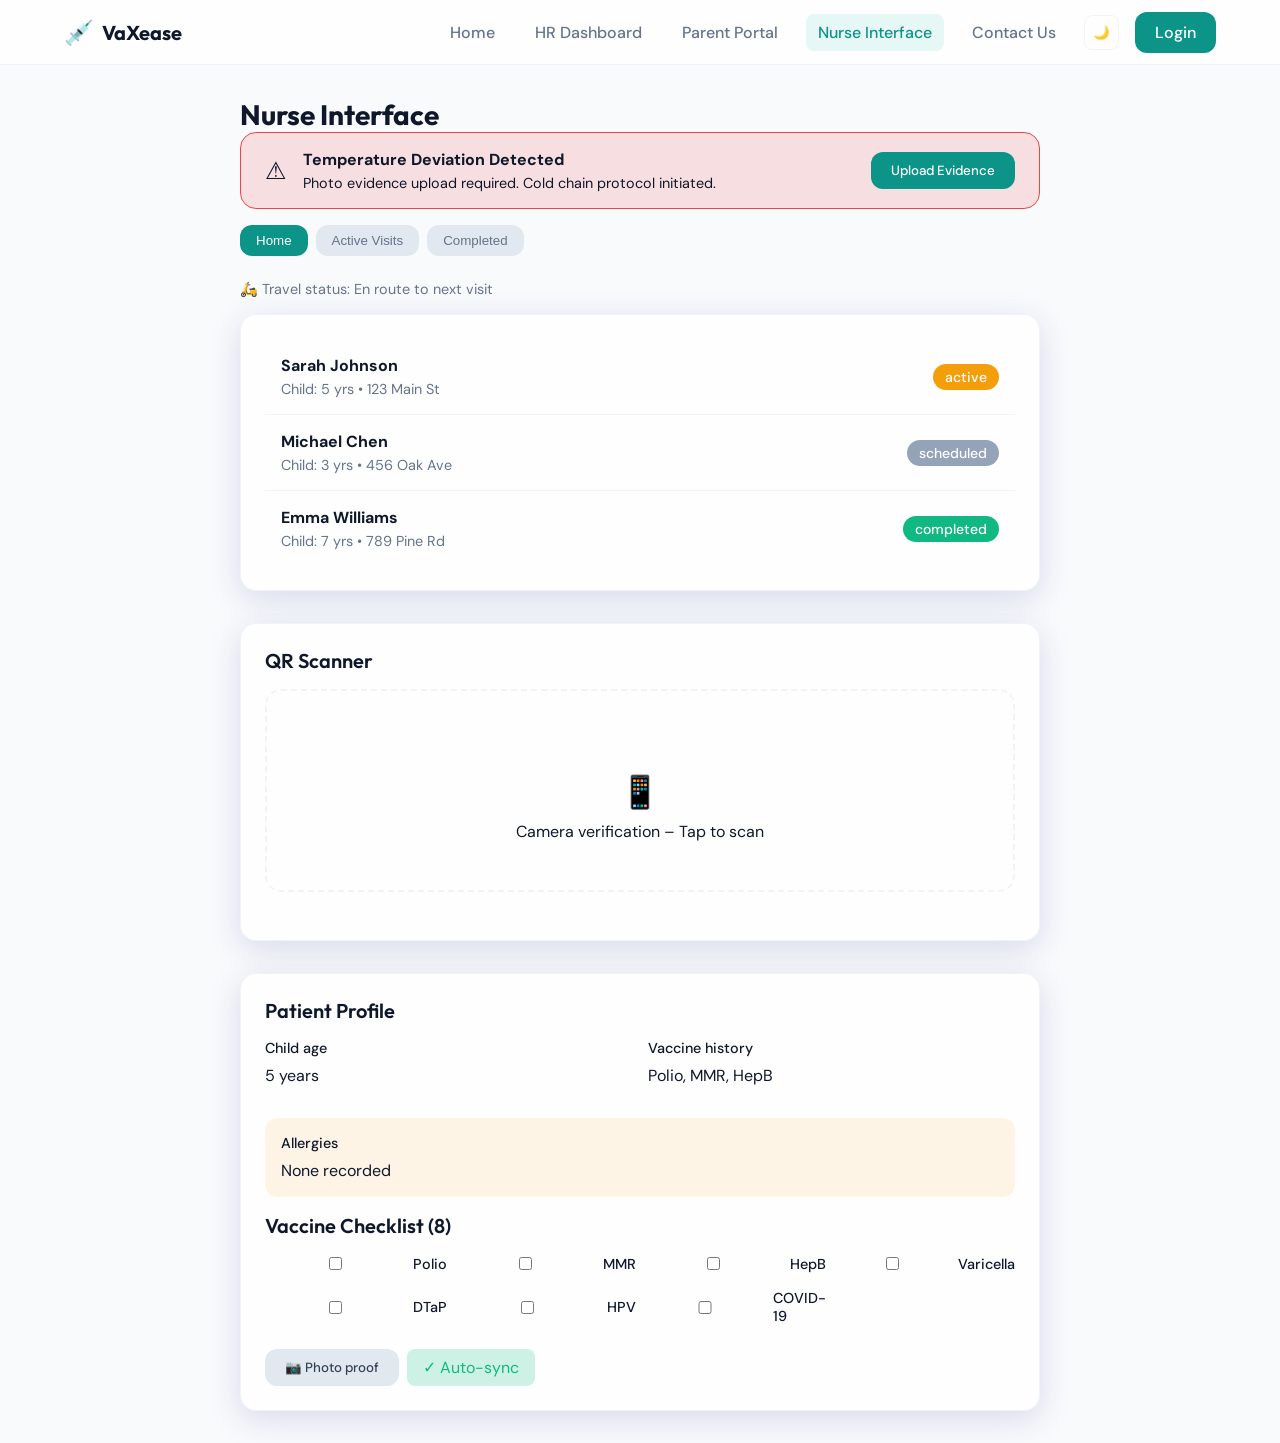
==== nurse.html @ ad6227a5 "Add files via upload" ====
<!DOCTYPE html>
<html lang="en">
<head>
  <meta charset="UTF-8">
  <meta name="viewport" content="width=device-width, initial-scale=1.0">
  <title>Nurse Interface | VaXease</title>
  <link rel="icon" href="favicon.svg" type="image/svg+xml">
  <link rel="preconnect" href="https://fonts.googleapis.com">
  <link rel="preconnect" href="https://fonts.gstatic.com" crossorigin>
  <link href="https://fonts.googleapis.com/css2?family=DM+Sans:wght@400;500;600;700&family=Outfit:wght@400;500;600;700&display=swap" rel="stylesheet">
  <link rel="stylesheet" href="css/styles.css">
</head>
<body>
  <header class="header">
    <nav class="nav container">
      <a href="index.html" class="logo"><span class="logo-icon">💉</span><span class="logo-text">VaXease</span></a>
      <div class="nav-links">
        <a href="index.html" class="nav-link">Home</a>
        <a href="hr.html" class="nav-link">HR Dashboard</a>
        <a href="parent.html" class="nav-link">Parent Portal</a>
        <a href="nurse.html" class="nav-link active">Nurse Interface</a>
        <a href="contact.html" class="nav-link">Contact Us</a>
        <button class="btn btn-outline" id="theme-toggle" aria-label="Toggle theme">
          <span class="icon-moon">🌙</span>
          <span class="icon-sun">☀️</span>
        </button>
        <a href="login.html" class="btn btn-primary">Login</a>
      </div>
    </nav>
  </header>

  <main>
    <div class="container container-sm page-section">
      <h1 class="page-title">Nurse Interface</h1>

      <div class="alert alert-danger" id="cold-chain">
        <span style="font-size: 1.5rem;">⚠️</span>
        <div style="flex: 1;">
          <strong>Temperature Deviation Detected</strong>
          <p style="margin: 0.25rem 0 0; font-size: 0.9rem;">Photo evidence upload required. Cold chain protocol initiated.</p>
        </div>
        <button class="btn btn-primary" onclick="document.getElementById('cold-chain').style.display='none'">Upload Evidence</button>
      </div>

      <div class="tabs" style="margin-bottom: 1.5rem;">
        <button class="tab active">Home</button>
        <button class="tab">Active Visits</button>
        <button class="tab">Completed</button>
      </div>

      <p style="color: var(--text-muted); font-size: 0.9rem; margin-bottom: 1rem;">🛵 Travel status: En route to next visit</p>

      <div class="panel" style="margin-bottom: 2rem;">
        <div style="display: flex; justify-content: space-between; align-items: center; padding: 1rem; border-bottom: 1px solid var(--border);">
          <div>
            <strong>Sarah Johnson</strong>
            <p style="margin: 0.25rem 0 0; font-size: 0.9rem; color: var(--text-muted);">Child: 5 yrs • 123 Main St</p>
          </div>
          <span class="badge badge-yellow">active</span>
        </div>
        <div style="display: flex; justify-content: space-between; align-items: center; padding: 1rem; border-bottom: 1px solid var(--border);">
          <div>
            <strong>Michael Chen</strong>
            <p style="margin: 0.25rem 0 0; font-size: 0.9rem; color: var(--text-muted);">Child: 3 yrs • 456 Oak Ave</p>
          </div>
          <span class="badge badge-neutral">scheduled</span>
        </div>
        <div style="display: flex; justify-content: space-between; align-items: center; padding: 1rem;">
          <div>
            <strong>Emma Williams</strong>
            <p style="margin: 0.25rem 0 0; font-size: 0.9rem; color: var(--text-muted);">Child: 7 yrs • 789 Pine Rd</p>
          </div>
          <span class="badge badge-green">completed</span>
        </div>
      </div>

      <div class="panel" style="margin-bottom: 2rem;">
        <h3 class="section-title">QR Scanner</h3>
        <div class="drop-zone" style="cursor: pointer;" id="scanner-zone">
          <p style="font-size: 2rem; margin-bottom: 0.5rem;">📱</p>
          <p style="margin: 0;">Camera verification – Tap to scan</p>
        </div>
        <p id="scan-result" style="display: none; color: #10b981; font-weight: 500;">✓ Scan verified • Auto-complete</p>
      </div>

      <div class="panel">
        <h3 class="section-title">Patient Profile</h3>
        <div class="form-row" style="margin-bottom: 1rem;">
          <div class="form-group" style="flex: 1;"><label>Child age</label><p style="margin: 0;">5 years</p></div>
          <div class="form-group" style="flex: 1;"><label>Vaccine history</label><p style="margin: 0;">Polio, MMR, HepB</p></div>
        </div>
        <div class="form-group" style="background: rgba(245,158,11,0.1); padding: 1rem; border-radius: 0.75rem; margin-bottom: 1rem;">
          <label>Allergies</label>
          <p style="margin: 0;">None recorded</p>
        </div>
        <h3 class="section-title">Vaccine Checklist (8)</h3>
        <div style="display: grid; grid-template-columns: repeat(4, 1fr); gap: 0.5rem; margin-bottom: 1rem;">
          <label style="display: flex; align-items: center; gap: 0.5rem; cursor: pointer;"><input type="checkbox"> Polio</label>
          <label style="display: flex; align-items: center; gap: 0.5rem; cursor: pointer;"><input type="checkbox"> MMR</label>
          <label style="display: flex; align-items: center; gap: 0.5rem; cursor: pointer;"><input type="checkbox"> HepB</label>
          <label style="display: flex; align-items: center; gap: 0.5rem; cursor: pointer;"><input type="checkbox"> Varicella</label>
          <label style="display: flex; align-items: center; gap: 0.5rem; cursor: pointer;"><input type="checkbox"> DTaP</label>
          <label style="display: flex; align-items: center; gap: 0.5rem; cursor: pointer;"><input type="checkbox"> HPV</label>
          <label style="display: flex; align-items: center; gap: 0.5rem; cursor: pointer;"><input type="checkbox"> COVID-19</label>
        </div>
        <div style="display: flex; gap: 0.5rem;">
          <button class="btn btn-secondary">📷 Photo proof</button>
          <span style="padding: 0.5rem 1rem; background: rgba(16,185,129,0.2); border-radius: 0.5rem; color: #10b981;">✓ Auto-sync</span>
        </div>
      </div>
    </div>
  </main>

  <script src="js/theme.js"></script>
  <script>
    document.getElementById('scanner-zone').addEventListener('click', function() {
      document.getElementById('scan-result').style.display = 'block';
    });
  </script>
</body>
</html>
---- css/styles.css ----
:root {
  --bg: #f8fafc;
  --bg-panel: rgba(255, 255, 255, 0.8);
  --text: #0f172a;
  --text-muted: #64748b;
  --primary: #0d9488;
  --primary-hover: #0f766e;
  --border: rgba(226, 232, 240, 0.5);
  --shadow: 0 8px 32px rgba(31, 38, 135, 0.15);
}

.dark {
  --bg: #0f172a;
  --bg-panel: rgba(15, 23, 42, 0.8);
  --text: #f1f5f9;
  --text-muted: #94a3b8;
  --primary: #14b8a6;
  --primary-hover: #2dd4bf;
  --border: rgba(71, 85, 105, 0.5);
  --shadow: 0 8px 32px rgba(0, 0, 0, 0.3);
}

* { box-sizing: border-box; }
html { scroll-behavior: smooth; }
body {
  font-family: 'DM Sans', system-ui, sans-serif;
  background: var(--bg);
  color: var(--text);
  margin: 0;
  min-height: 100vh;
  transition: background 0.5s, color 0.3s;
}

.container { max-width: 1200px; margin: 0 auto; padding: 0 1.5rem; }
.container-sm { max-width: 800px; margin: 0 auto; padding: 0 1.5rem; }

/* Header */
.header {
  position: sticky;
  top: 0;
  z-index: 50;
  background: var(--bg-panel);
  backdrop-filter: blur(16px);
  -webkit-backdrop-filter: blur(16px);
  border-bottom: 1px solid var(--border);
}
.nav {
  display: flex;
  align-items: center;
  justify-content: space-between;
  height: 4rem;
}
.logo {
  display: flex;
  align-items: center;
  gap: 0.5rem;
  text-decoration: none;
  color: var(--text);
  font-family: 'Outfit', sans-serif;
  font-weight: 700;
  font-size: 1.25rem;
}
.logo-icon { font-size: 1.5rem; }
.nav-links {
  display: flex;
  align-items: center;
  gap: 0.5rem 1rem;
}
.nav-link {
  padding: 0.5rem 0.75rem;
  border-radius: 0.5rem;
  color: var(--text-muted);
  text-decoration: none;
  font-weight: 500;
  transition: all 0.2s;
}
.nav-link:hover, .nav-link.active {
  color: var(--primary);
  background: rgba(20, 184, 166, 0.1);
}

/* Buttons */
.btn {
  display: inline-flex;
  align-items: center;
  justify-content: center;
  gap: 0.5rem;
  padding: 0.625rem 1.25rem;
  border-radius: 0.75rem;
  font-weight: 500;
  font-family: inherit;
  cursor: pointer;
  border: none;
  text-decoration: none;
  transition: all 0.2s;
}
.btn-primary { background: var(--primary); color: white; }
.btn-primary:hover { background: var(--primary-hover); transform: scale(1.02); }
.btn-secondary { background: #e2e8f0; color: #334155; }
.dark .btn-secondary { background: #1e293b; color: #cbd5e1; }
.btn-secondary:hover { opacity: 0.9; transform: scale(1.02); }
.btn-outline { background: transparent; border: 1px solid var(--border); }
.btn-lg { padding: 0.875rem 1.75rem; font-size: 1rem; }

#theme-toggle {
  padding: 0.5rem;
  border-radius: 0.5rem;
}
#theme-toggle .icon-sun { display: none; }
.dark #theme-toggle .icon-moon { display: none; }
.dark #theme-toggle .icon-sun { display: inline; }

/* Hero */
.hero {
  padding: 4rem 0 6rem;
  text-align: center;
}
.hero-title {
  font-family: 'Outfit', sans-serif;
  font-size: clamp(2rem, 5vw, 3rem);
  font-weight: 700;
  margin: 0 0 1rem;
}
.hero-subtitle {
  font-size: 1.25rem;
  color: var(--text-muted);
  max-width: 600px;
  margin: 0 auto 2rem;
}
.hero-actions { display: flex; gap: 1rem; justify-content: center; flex-wrap: wrap; margin-bottom: 4rem; }
.hero-roles {
  display: grid;
  grid-template-columns: repeat(auto-fit, minmax(240px, 1fr));
  gap: 1.5rem;
}
.role-card {
  padding: 2rem;
  background: var(--bg-panel);
  backdrop-filter: blur(16px);
  border: 1px solid var(--border);
  border-radius: 1rem;
  text-decoration: none;
  color: var(--text);
  transition: all 0.3s;
  box-shadow: var(--shadow);
}
.role-card:hover {
  transform: translateY(-4px);
  border-color: var(--primary);
}
.role-icon { font-size: 2.5rem; display: block; margin-bottom: 0.5rem; }
.role-card h3 { margin: 0 0 0.5rem; font-size: 1.25rem; }
.role-card p { margin: 0; color: var(--text-muted); font-size: 0.9rem; }

/* Panels */
.panel {
  background: var(--bg-panel);
  backdrop-filter: blur(16px);
  border: 1px solid var(--border);
  border-radius: 1rem;
  padding: 1.5rem;
  box-shadow: var(--shadow);
}

/* Page sections */
.page-header { margin-bottom: 2rem; }
.page-title { font-family: 'Outfit', sans-serif; font-size: 1.75rem; font-weight: 700; margin: 0; }
.page-section { padding: 2rem 0; }
.section-title { font-family: 'Outfit', sans-serif; font-size: 1.25rem; font-weight: 600; margin: 0 0 1rem; }

/* Tabs */
.tabs { display: flex; gap: 0.5rem; flex-wrap: wrap; margin-bottom: 1.5rem; }
.tab {
  padding: 0.5rem 1rem;
  border-radius: 0.75rem;
  border: none;
  background: #e2e8f0;
  color: #64748b;
  font-weight: 500;
  cursor: pointer;
  transition: all 0.2s;
}
.dark .tab { background: #1e293b; color: #94a3b8; }
.tab:hover { background: #cbd5e1; }
.dark .tab:hover { background: #334155; }
.tab.active { background: var(--primary); color: white; }
.btn.active, .nps-btn.active { background: var(--primary) !important; color: white !important; }

/* Tables */
.table-wrap { overflow-x: auto; }
table { width: 100%; border-collapse: collapse; }
th, td { padding: 1rem 1.5rem; text-align: left; }
th { font-weight: 600; border-bottom: 1px solid var(--border); }
tr { border-bottom: 1px solid var(--border); transition: background 0.2s; }
tr:hover { background: rgba(20, 184, 166, 0.08); }

/* Badges */
.badge { display: inline-flex; padding: 0.25rem 0.75rem; border-radius: 9999px; font-size: 0.875rem; font-weight: 500; }
.badge-green { background: #10b981; color: white; }
.badge-yellow { background: #f59e0b; color: white; }
.badge-red { background: #ef4444; color: white; }
.badge-neutral { background: #94a3b8; color: white; }

/* Form inputs */
input, select, textarea {
  width: 100%;
  padding: 0.75rem 1rem;
  border-radius: 0.75rem;
  border: 1px solid var(--border);
  background: var(--bg);
  color: var(--text);
  font-family: inherit;
  font-size: 1rem;
  transition: border-color 0.2s;
}
input:focus, select:focus { outline: none; border-color: var(--primary); }
label { display: block; margin-bottom: 0.5rem; font-weight: 500; font-size: 0.9rem; }
.form-group { margin-bottom: 1rem; }
.form-row { display: flex; gap: 1rem; flex-wrap: wrap; }

/* Login page */
.login-page {
  min-height: calc(100vh - 4rem);
  display: flex;
  align-items: center;
  justify-content: center;
  padding: 2rem;
}
.login-box {
  width: 100%;
  max-width: 400px;
}

/* Contact */
.contact-list { display: flex; flex-direction: column; gap: 1rem; }
.contact-item {
  display: flex;
  align-items: center;
  gap: 1rem;
  padding: 1rem;
  border: 1px solid var(--border);
  border-radius: 0.75rem;
  text-decoration: none;
  color: var(--text);
  transition: all 0.2s;
}
.contact-item:hover { border-color: var(--primary); background: rgba(20, 184, 166, 0.05); }

/* Dashboard cards */
.kpi-grid { display: grid; grid-template-columns: repeat(auto-fit, minmax(200px, 1fr)); gap: 1.5rem; }
.kpi-card {
  padding: 1.5rem;
  border-radius: 1rem;
  background: var(--bg-panel);
  border: 1px solid var(--border);
  transition: transform 0.2s;
}
.kpi-card:hover { transform: translateY(-2px); }
.kpi-value { font-size: 2rem; font-weight: 700; color: var(--primary); }
.kpi-label { color: var(--text-muted); font-size: 0.9rem; margin-top: 0.25rem; }

/* Drag drop zone */
.drop-zone {
  border: 2px dashed var(--border);
  border-radius: 1rem;
  padding: 3rem;
  text-align: center;
  margin-bottom: 1.5rem;
  transition: all 0.2s;
}
.drop-zone:hover { border-color: var(--primary); }
.drop-zone.dragover { border-color: var(--primary); background: rgba(20, 184, 166, 0.05); }

/* Calendar placeholder */
.calendar-placeholder {
  height: 200px;
  background: linear-gradient(135deg, rgba(20, 184, 166, 0.1), rgba(5, 150, 105, 0.1));
  border-radius: 1rem;
  display: flex;
  align-items: center;
  justify-content: center;
  color: var(--text-muted);
}

/* Alert */
.alert {
  padding: 1rem 1.5rem;
  border-radius: 1rem;
  display: flex;
  align-items: center;
  gap: 1rem;
  margin-bottom: 1rem;
}
.alert-danger { background: rgba(239, 68, 68, 0.15); border: 1px solid #ef4444; }

/* Responsive */
@media (max-width: 768px) {
  .nav-links { display: none; }
  .nav-links.active { display: flex; flex-direction: column; position: absolute; top: 4rem; left: 0; right: 0; background: var(--bg-panel); padding: 1rem; }
  .hero { padding: 2rem 0 4rem; }
}
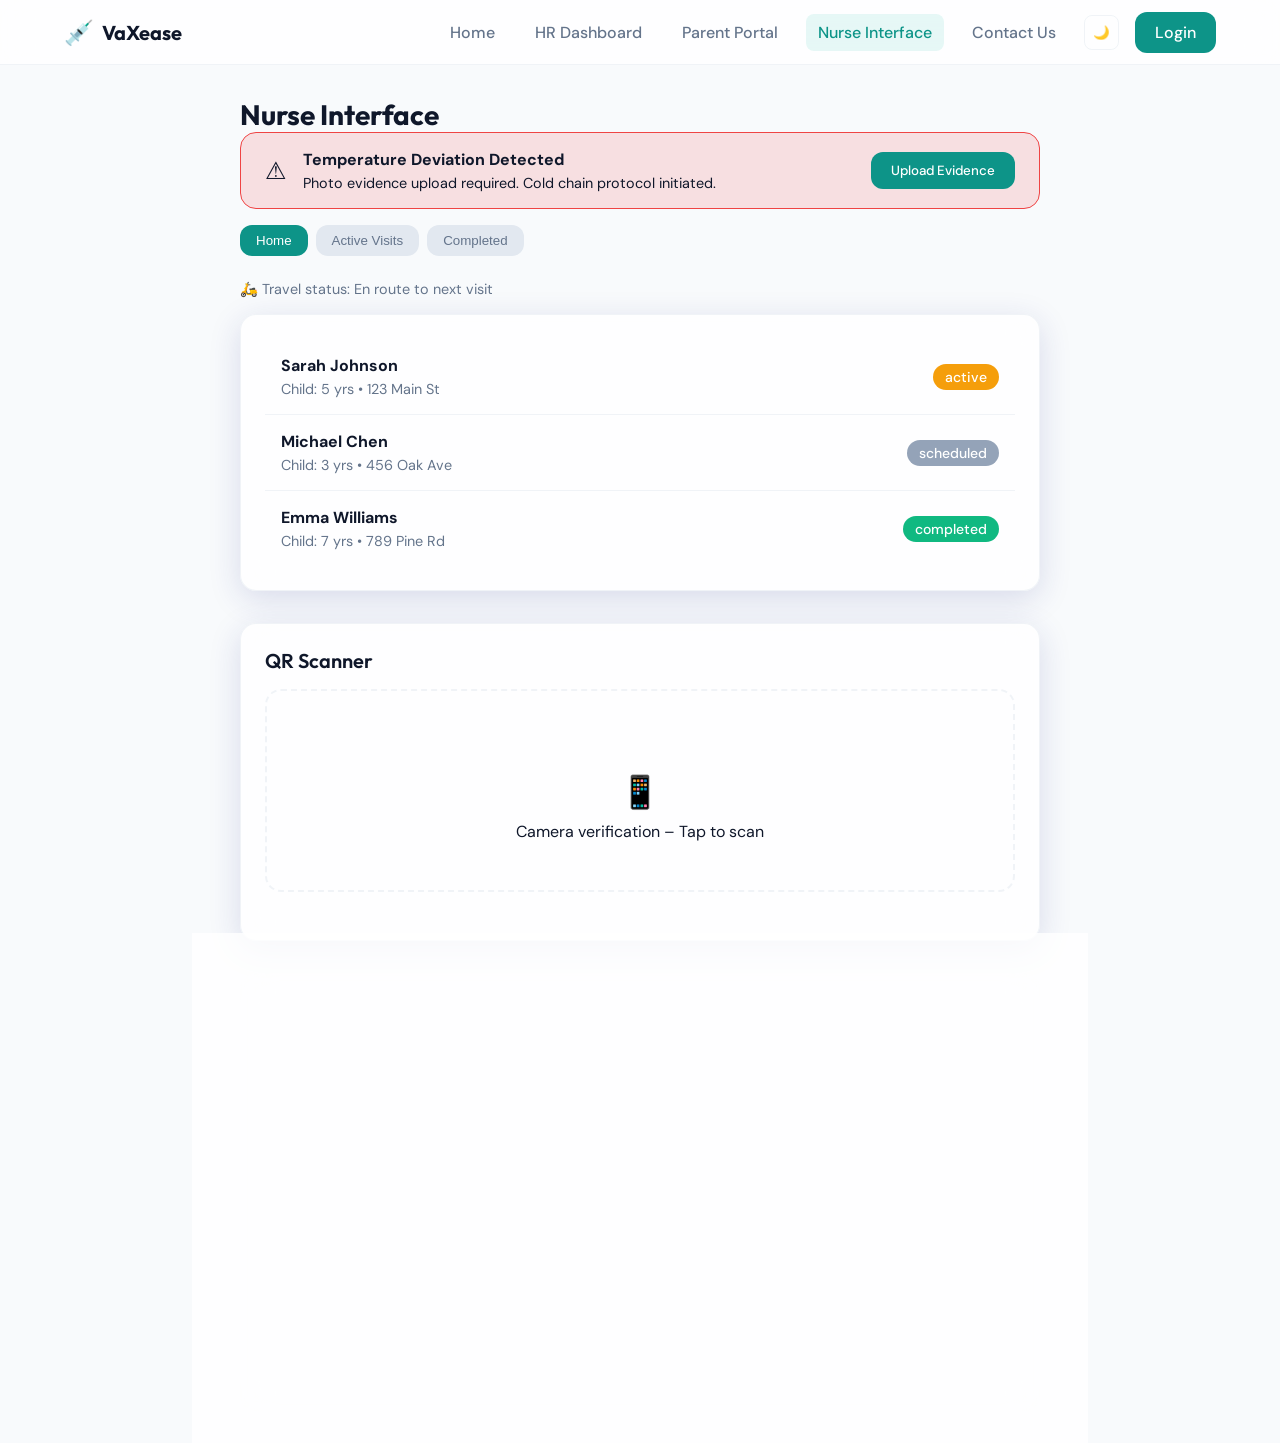
==== commit 0cbd1c36: "Load tabs script on nurse page" ====
--- a/nurse.html
+++ b/nurse.html
@@ -112,6 +112,7 @@
   </main>
 
   <script src="js/theme.js"></script>
+  <script src="js/tabs.js"></script>
   <script>
     document.getElementById('scanner-zone').addEventListener('click', function() {
       document.getElementById('scan-result').style.display = 'block';
